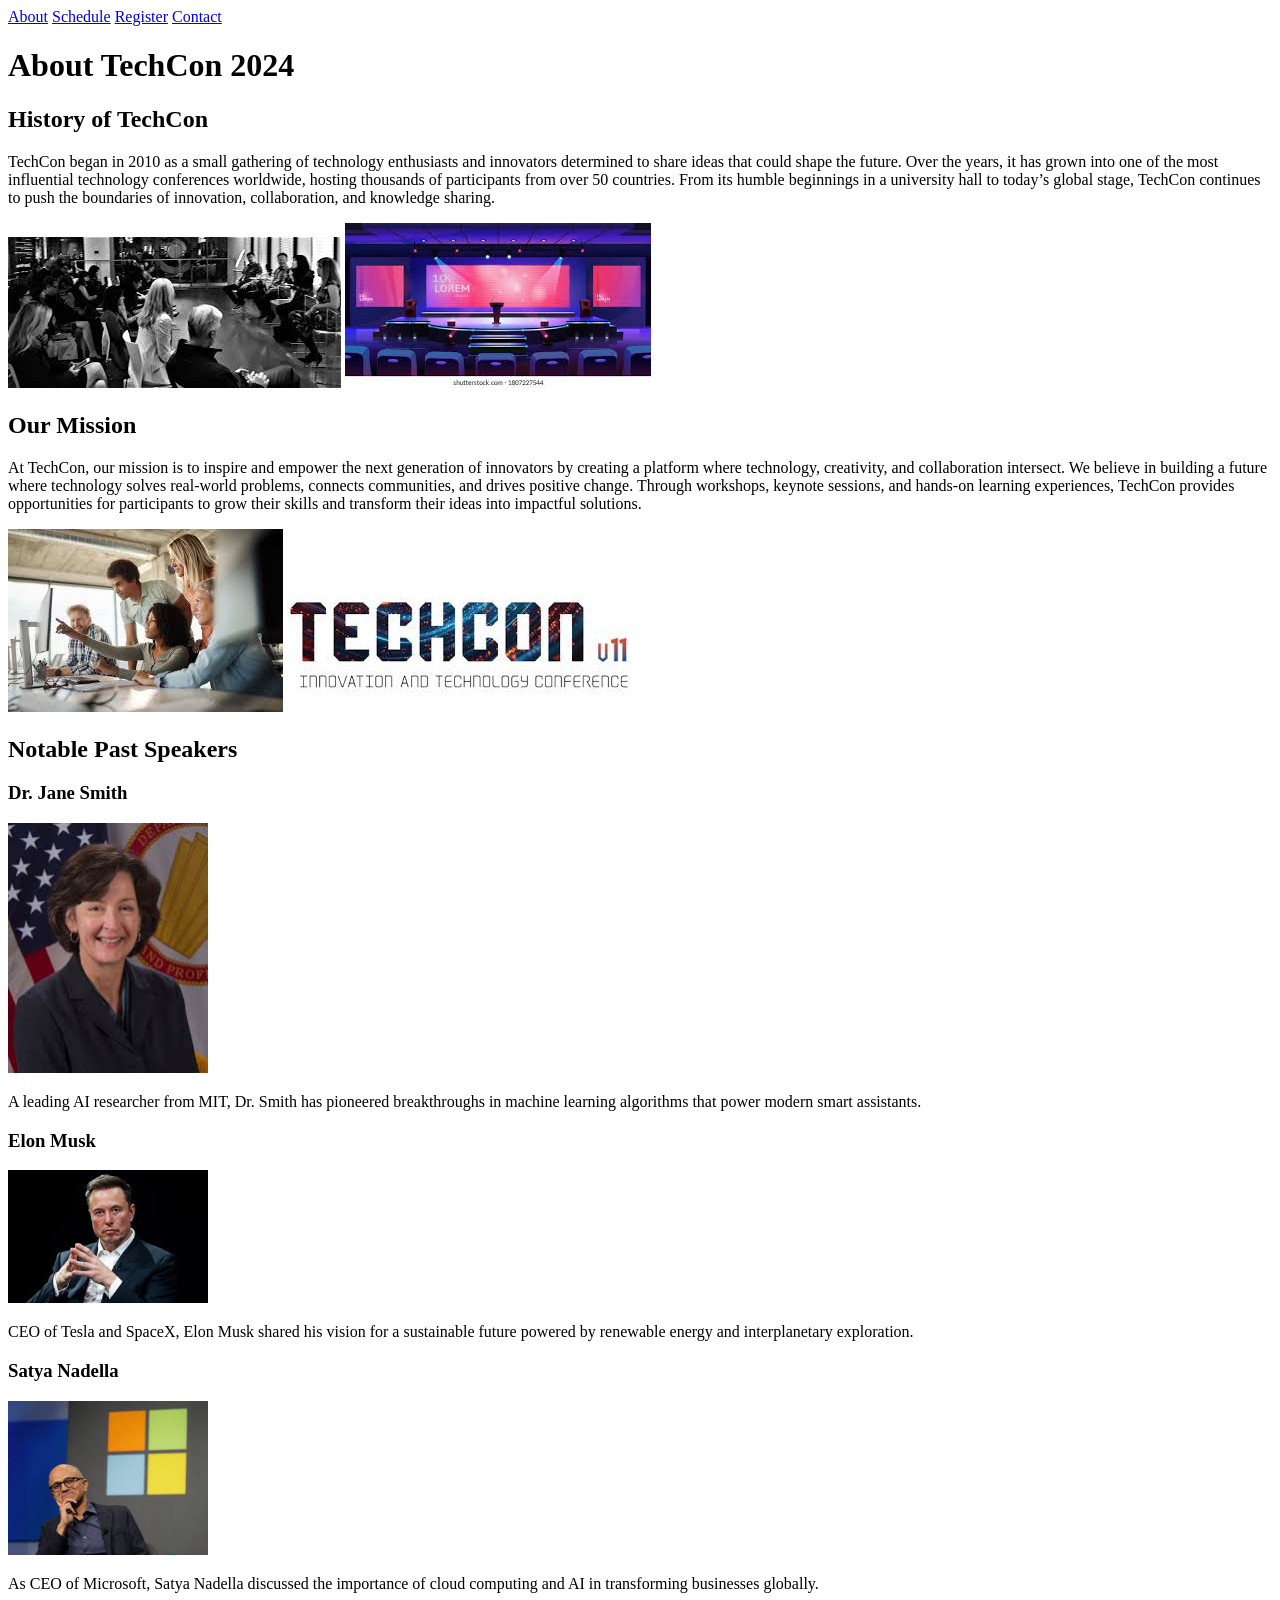
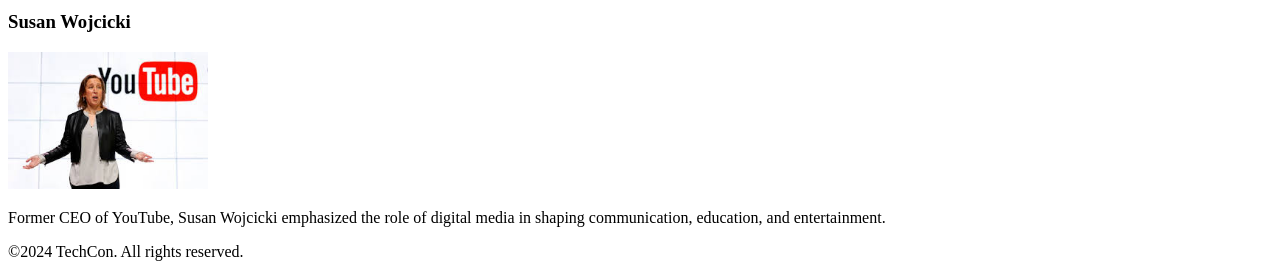
==== techcon_website/about.html @ 02dc189e "updated about and index html pages" ====
<!DOCTYPE html>
<html lang="en">
<head>
    <meta charset="UTF-8">
    <meta name="viewport" content="width=device-width, initial-scale=1.0">
    <title>Techcon website</title>
</head>
<body>
    <header>
     <nav>
        <a href="/techcon_website/about.html">About</a>
        <a href="/techcon_website/schedule.html">Schedule</a>
        <a href="/techcon_website/register.html">Register</a>
        <a href="/techcon_website/contact.html">Contact</a>
    </nav>
        <h1>About TechCon 2024</h1>
    </header>

    

    <main>
        <article>
<h1>History of TechCon</h1> 
<p>TechCon began in 2010 as a small gathering of technology enthusiasts and innovators determined to share ideas that could shape the future. Over the years, it has grown into one of the most influential technology conferences worldwide, hosting thousands of participants from over 50 countries. From its humble beginnings in a university hall to today’s global stage, TechCon continues to push the boundaries of innovation, collaboration, and knowledge sharing.</p>   
     
    <img src="b&w.jpg" alt="TechCon first conference in 2010">
    <img src="hall.jpg" alt="TechCon 2023 main event stage"">  
    
    </article>

    <article>
        <h1>Our Mission</h1>
        <p>At TechCon, our mission is to inspire and empower the next generation of innovators by creating a platform where technology, creativity, and collaboration intersect. We believe in building a future where technology solves real-world problems, connects communities, and drives positive change. Through workshops, keynote sessions, and hands-on learning experiences, TechCon provides opportunities for participants to grow their skills and transform their ideas into impactful solutions.</p>
    <img src="team_collabo.jpg" alt="Team collaboration at TechCon".">
    <img src="mission_statement.jpg" alt="TechCon mission statement image">    
    </article>
   <article id="past-speakers">
  <h2>Notable Past Speakers</h2>

  <section>
    <h3>Dr. Jane Smith</h3>
    <img src="jane-smith.jpg" alt="Dr. Jane Smith, AI Researcher" width="200">
    <p>A leading AI researcher from MIT, Dr. Smith has pioneered breakthroughs in machine learning algorithms that power modern smart assistants.</p>
  </section>

  <section>
    <h3>Elon Musk</h3>
    <img src="elon-musk.jpg" alt="Elon Musk speaking at TechCon" width="200">
    <p>CEO of Tesla and SpaceX, Elon Musk shared his vision for a sustainable future powered by renewable energy and interplanetary exploration.</p>
  </section>

  <section>
    <h3>Satya Nadella</h3>
    <img src="satya-nadella.jpg" alt="Satya Nadella at TechCon keynote" width="200">
    <p>As CEO of Microsoft, Satya Nadella discussed the importance of cloud computing and AI in transforming businesses globally.</p>
  </section>

  <section>
    <h3>Susan Wojcicki</h3>
    <img src="susan-wojcicki.jpg" alt="Susan Wojcicki presenting at TechCon" width="200">
    <p>Former CEO of YouTube, Susan Wojcicki emphasized the role of digital media in shaping communication, education, and entertainment.</p>
  </section>
</article>

<footer>&copy;2024 TechCon. All rights reserved.</footer>

    </main>

</body>
</html>
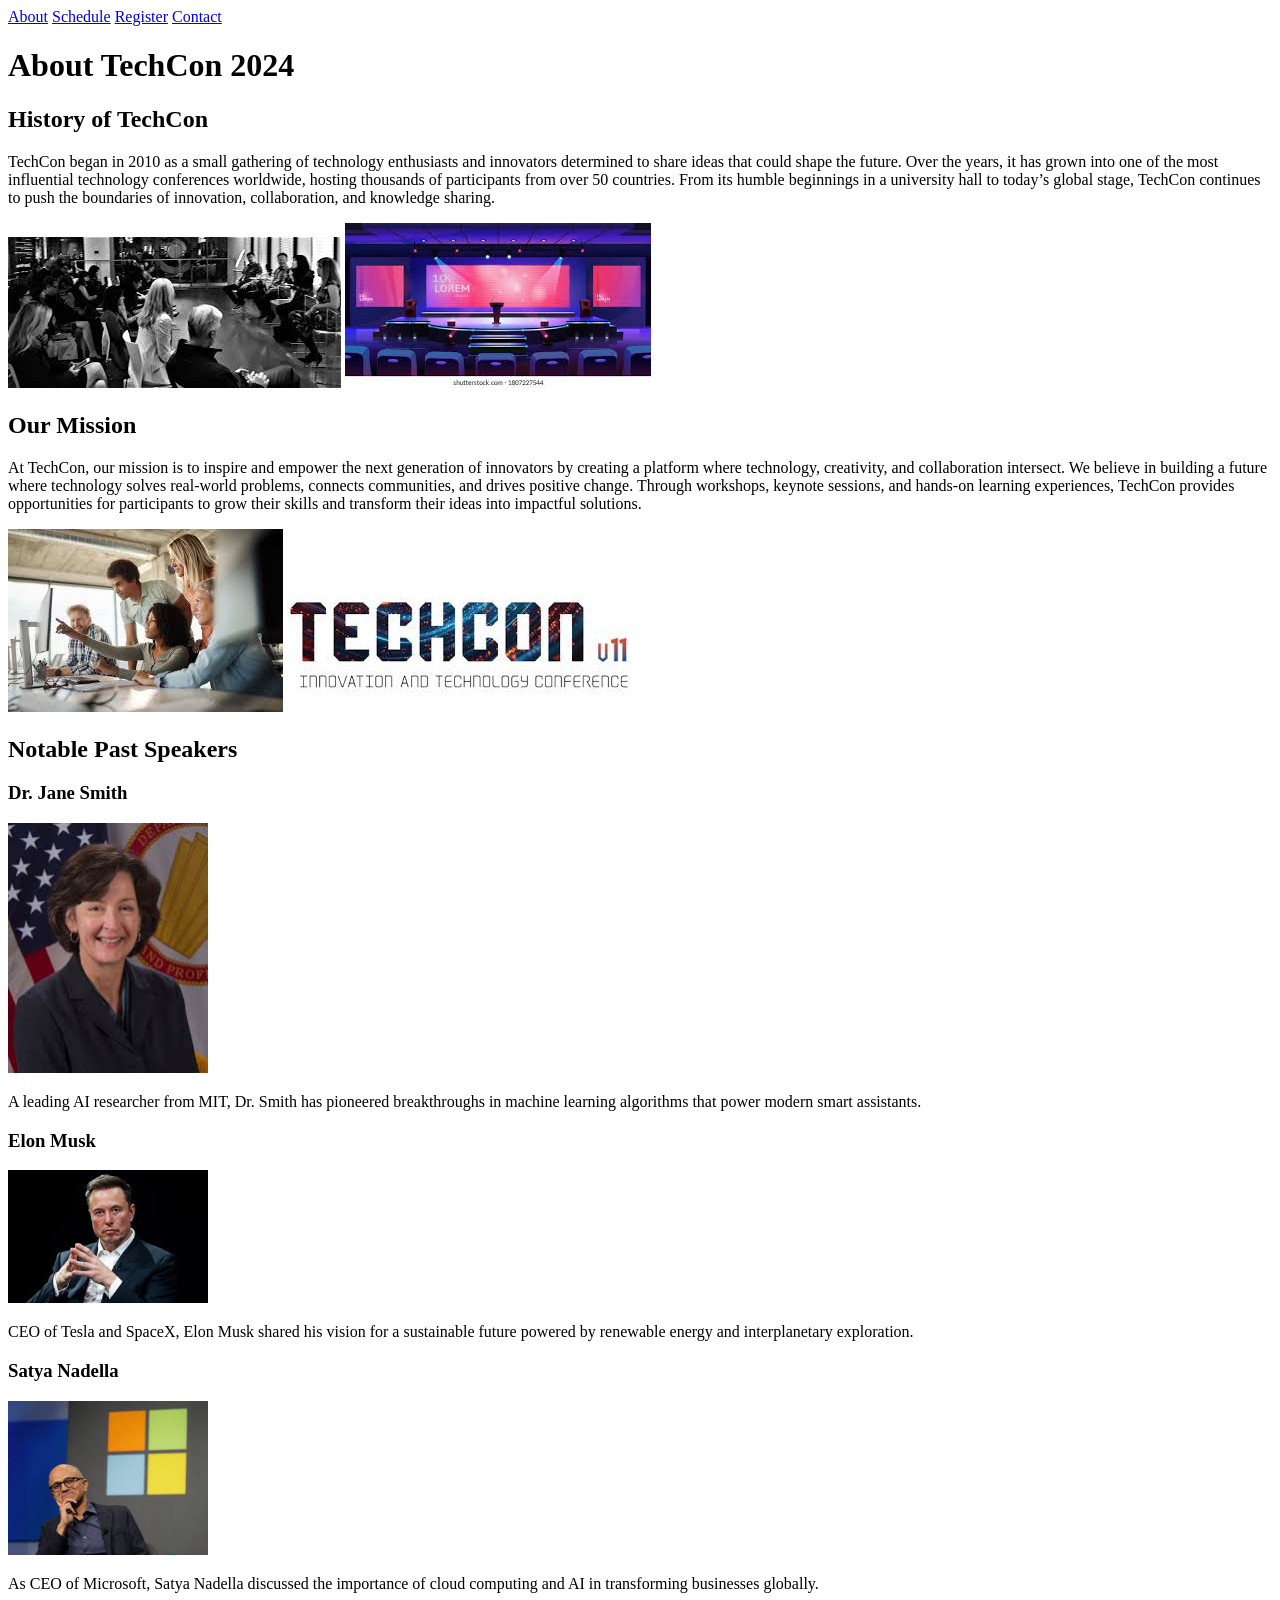
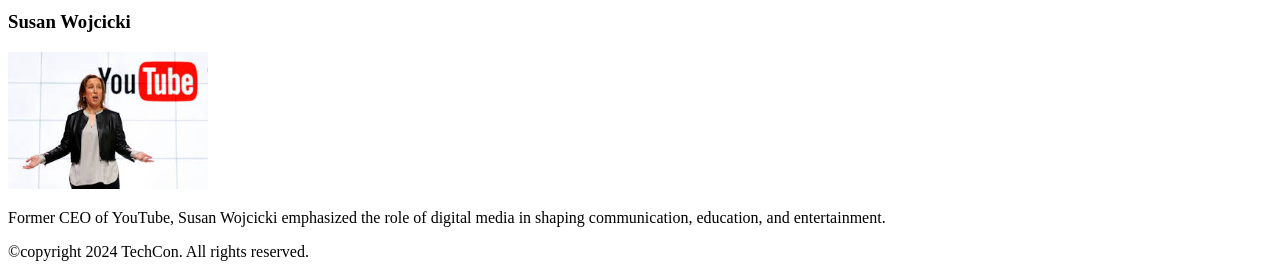
==== commit fcc56caf: "adding a consistency copyright" ====
--- a/techcon_website/about.html
+++ b/techcon_website/about.html
@@ -16,9 +16,8 @@
         <h1>About TechCon 2024</h1>
     </header>
 
-    
-
     <main>
+        
         <article>
 <h1>History of TechCon</h1> 
 <p>TechCon began in 2010 as a small gathering of technology enthusiasts and innovators determined to share ideas that could shape the future. Over the years, it has grown into one of the most influential technology conferences worldwide, hosting thousands of participants from over 50 countries. From its humble beginnings in a university hall to today’s global stage, TechCon continues to push the boundaries of innovation, collaboration, and knowledge sharing.</p>   
@@ -62,7 +61,7 @@
   </section>
 </article>
 
-<footer>&copy;2024 TechCon. All rights reserved.</footer>
+<footer>&copy;copyright 2024 TechCon. All rights reserved.</footer>
 
     </main>
 
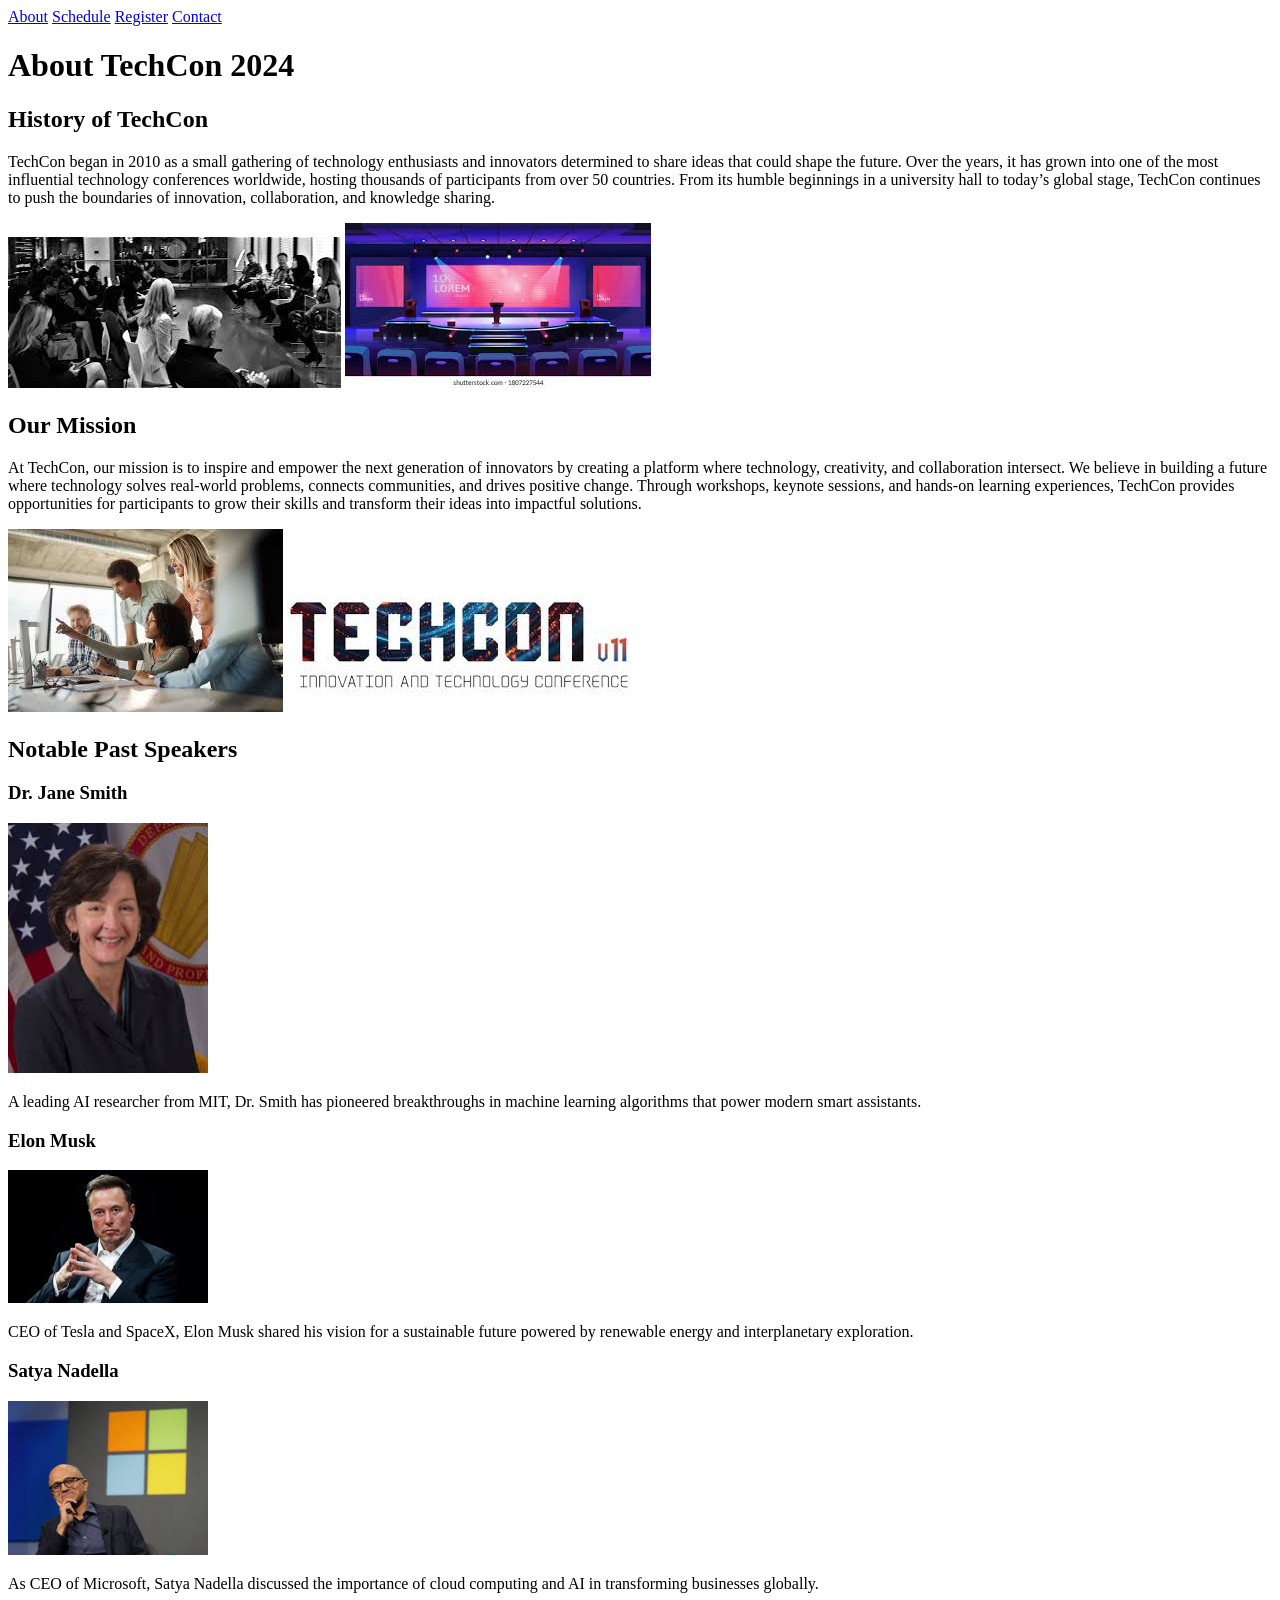
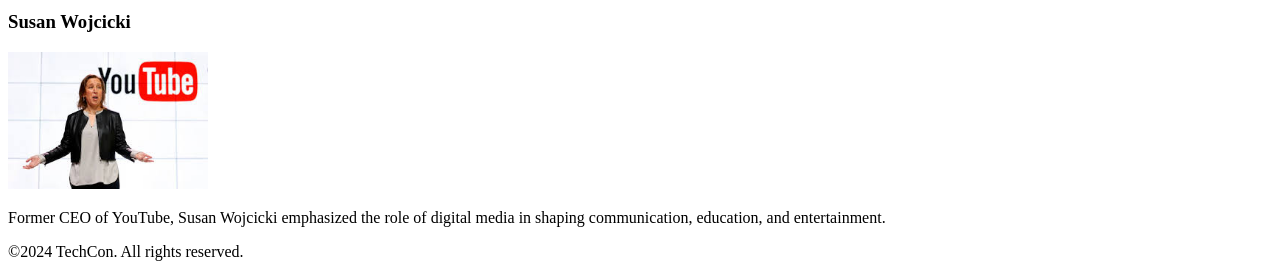
==== commit 5efe5317: "adding consistency foters" ====
--- a/techcon_website/about.html
+++ b/techcon_website/about.html
@@ -61,7 +61,7 @@
   </section>
 </article>
 
-<footer>&copy;copyright 2024 TechCon. All rights reserved.</footer>
+<footer>&copy;2024 TechCon. All rights reserved.</footer>
 
     </main>
 
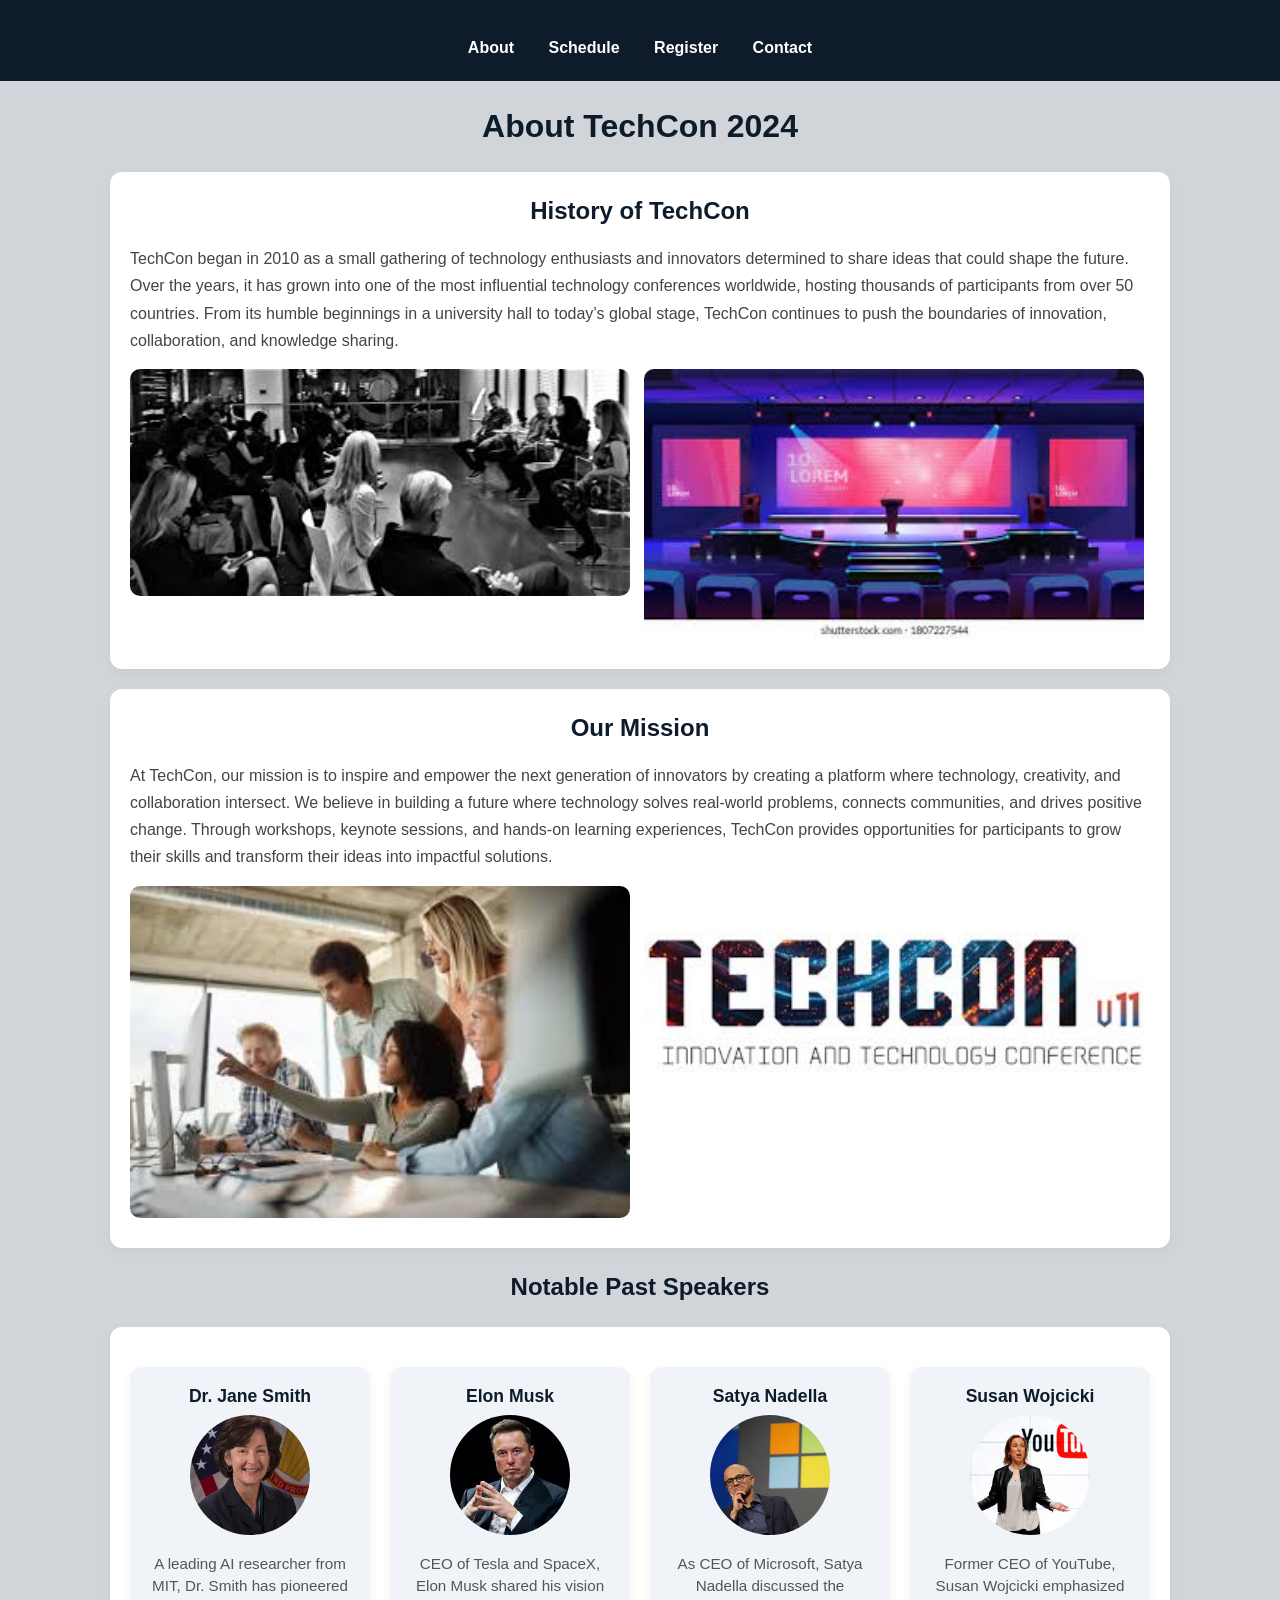
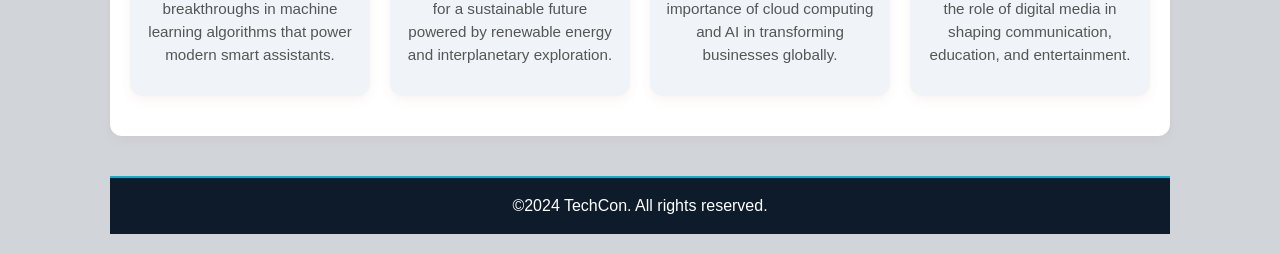
==== commit 16c457ea: "styling the techcon website" ====
--- a/techcon_website/about.html
+++ b/techcon_website/about.html
@@ -4,6 +4,8 @@
     <meta charset="UTF-8">
     <meta name="viewport" content="width=device-width, initial-scale=1.0">
     <title>Techcon website</title>
+    <link rel="stylesheet" href="style.css">
+
 </head>
 <body>
     <header>
@@ -13,11 +15,11 @@
         <a href="/techcon_website/register.html">Register</a>
         <a href="/techcon_website/contact.html">Contact</a>
     </nav>
-        <h1>About TechCon 2024</h1>
+       
     </header>
 
     <main>
-        
+         <h1>About TechCon 2024</h1>
         <article>
 <h1>History of TechCon</h1> 
 <p>TechCon began in 2010 as a small gathering of technology enthusiasts and innovators determined to share ideas that could shape the future. Over the years, it has grown into one of the most influential technology conferences worldwide, hosting thousands of participants from over 50 countries. From its humble beginnings in a university hall to today’s global stage, TechCon continues to push the boundaries of innovation, collaboration, and knowledge sharing.</p>   
@@ -33,10 +35,12 @@
     <img src="team_collabo.jpg" alt="Team collaboration at TechCon".">
     <img src="mission_statement.jpg" alt="TechCon mission statement image">    
     </article>
+    
+    <h2>Notable Past Speakers</h2>
+
    <article id="past-speakers">
-  <h2>Notable Past Speakers</h2>
-
-  <section>
+    
+    <section>
     <h3>Dr. Jane Smith</h3>
     <img src="jane-smith.jpg" alt="Dr. Jane Smith, AI Researcher" width="200">
     <p>A leading AI researcher from MIT, Dr. Smith has pioneered breakthroughs in machine learning algorithms that power modern smart assistants.</p>
--- a/techcon_website/style.css
+++ b/techcon_website/style.css
@@ -0,0 +1,282 @@
+/* ---------------------------
+   GLOBAL RESET
+----------------------------*/
+* {
+  margin: 0;
+  padding: 0;
+  box-sizing: border-box;
+}
+
+/* ---------------------------
+   BASE STYLES
+----------------------------*/
+body {
+  font-family: Arial, Helvetica, sans-serif;
+  line-height: 1.6;
+  background-color: oklab(87.139% -0.00226 -0.00793);
+  color: #333;
+}
+
+
+/* ---------------------------
+   HEADER & NAVIGATION
+----------------------------*/
+header {
+  background: #0d1b2a;
+  color: white;
+  padding: 20px;
+  text-align: center;
+}
+
+nav {
+  margin-top: 15px;
+}
+
+nav a {
+  color: white;
+  text-decoration: none;
+  margin: 0 15px;
+  font-weight: bold;
+}
+
+nav a:hover {
+  color: #00b4d8;
+}
+
+/* ---------------------------
+   MAIN CONTENT
+----------------------------*/
+main {
+  max-width: 1100px;
+  margin: auto;
+  padding: 20px;
+}
+
+/* Sections & Articles */
+section, article {
+  background: white;
+  margin: 20px 0;
+  padding: 20px;
+  border-radius: 12px;
+  box-shadow: 0 4px 12px hsla(0, 71%, 36%, 0.05);
+  transition: transform 0.3s ease, box-shadow 0.3s ease;
+}
+
+section:hover, article:hover {
+  transform: translateY(-3px);
+  box-shadow: 0 8px 20px rgba(0,0,0,0.08);
+}
+
+/* Headings */
+h1, h2, h3 {
+  margin-bottom: 15px;
+  color: #0d1b2a;
+  font-weight: 600;
+  text-align: center;
+}
+/* Paragraphs */
+p {
+  margin-bottom: 15px;
+  line-height: 1.7;
+  color: #444;
+}
+
+/* ---------------------------
+   IMAGE ROWS (History & Mission)
+----------------------------*/
+article:nth-of-type(1) img,
+article:nth-of-type(2) img {
+  display: inline-block;
+  width: calc(50% - 10px); /* two images per row */
+  margin-right: 10px;
+  margin-bottom: 10px;
+  border-radius: 10px;
+  vertical-align: top;
+  transition: transform 0.3s ease;
+}
+
+article:nth-of-type(1) img:last-child,
+article:nth-of-type(2) img:last-child {
+  margin-right: 0;
+}
+
+article:nth-of-type(1) img:hover,
+article:nth-of-type(2) img:hover {
+  transform: scale(1.05);
+}
+
+/* ---------------------------
+   PAST SPEAKERS
+----------------------------*/
+#past-speakers {
+  display: grid;
+  grid-template-columns: repeat(4, 1fr); /* 4 speakers per row */
+  gap: 20px;
+  margin-top: 20px;
+}
+
+#past-speakers section {
+  background: #f0f4f8;
+  border-radius: 12px;
+  padding: 15px;
+  text-align: center;
+  transition: transform 0.3s ease, box-shadow 0.3s ease;
+}
+
+#past-speakers section:hover {
+  transform: translateY(-5px);
+  box-shadow: 0 6px 15px rgba(0, 0, 0, 0.1);
+}
+
+#past-speakers img {
+  border-radius: 50%;
+  width: 120px;
+  height: 120px;
+  object-fit: cover;
+  margin-bottom: 10px;
+}
+
+/* Speaker Names */
+#past-speakers h3 {
+  color: #0d1b2a;
+  font-size: 1.1rem;
+  margin-bottom: 5px;
+}
+
+/* Speaker Bio */
+#past-speakers p {
+  font-size: 0.95rem;
+  color: #555;
+  line-height: 1.5;
+}
+
+/* ---------------------------
+   VIDEO
+----------------------------*/
+video {
+  width: 100%;
+  max-width: 700px;
+  display: block;
+  margin: 20px auto;
+  border-radius: 10px;
+}
+
+/* ---------------------------
+   TABLE (Schedule)
+----------------------------*/
+table {
+  width: 100%;
+  border-collapse: collapse;
+  margin-top: 20px;
+}
+
+caption {
+  margin-bottom: 10px;
+  font-weight: bold;
+  font-size: 1.2rem;
+}
+
+th, td {
+  border: 1px solid #ddd;
+  padding: 12px;
+  text-align: left;
+}
+
+th {
+  background: #0d1b2a;
+  color: white;
+}
+
+/* ---------------------------
+   FORMS
+----------------------------*/
+form {
+  max-width: 500px;
+  margin: auto;
+}
+
+input, textarea {
+  width: 100%;
+  padding: 10px;
+  margin-top: 5px;
+  border-radius: 5px;
+  border: 1px solid #ccc;
+}
+
+button {
+  background: #0d1b2a;
+  color: white;
+  padding: 12px;
+  border: none;
+  border-radius: 5px;
+  cursor: pointer;
+  margin-top: 10px;
+}
+
+button:hover {
+  background: #00b4d8;
+}
+
+/* ---------------------------
+   FOOTER
+----------------------------*/
+footer {
+  background: #0d1b2a;
+  color: white;
+  text-align: center;
+  padding: 15px;
+  margin-top: 40px;
+  border-top: 2px solid #00b4d8;
+}
+
+/* ---------------------------
+   RESPONSIVE DESIGN
+----------------------------*/
+@media (max-width: 1024px) {
+  /* History & Mission images stack on tablet */
+  article:nth-of-type(1) img,
+  article:nth-of-type(2) img {
+    width: 100%;
+    margin-right: 0;
+  }
+
+  /* Speakers: 2 per row on tablet */
+  #past-speakers {
+    grid-template-columns: repeat(2, 1fr);
+  }
+}
+
+@media (max-width: 600px) {
+  /* Speakers: 1 per row on mobile */
+  #past-speakers {
+    grid-template-columns: 1fr;
+  }
+
+  article {
+    padding: 15px;
+  }
+
+  table, thead, tbody, th, td, tr {
+    display: block;
+  }
+
+  th {
+    display: none;
+  }
+
+  td {
+    position: relative;
+    padding-left: 50%;
+  }
+
+  td::before {
+    position: absolute;
+    left: 10px;
+    top: 12px;
+    font-weight: bold;
+  }
+
+  td:nth-of-type(1)::before { content: "Time"; }
+  td:nth-of-type(2)::before { content: "Session"; }
+  td:nth-of-type(3)::before { content: "Speaker"; }
+}
